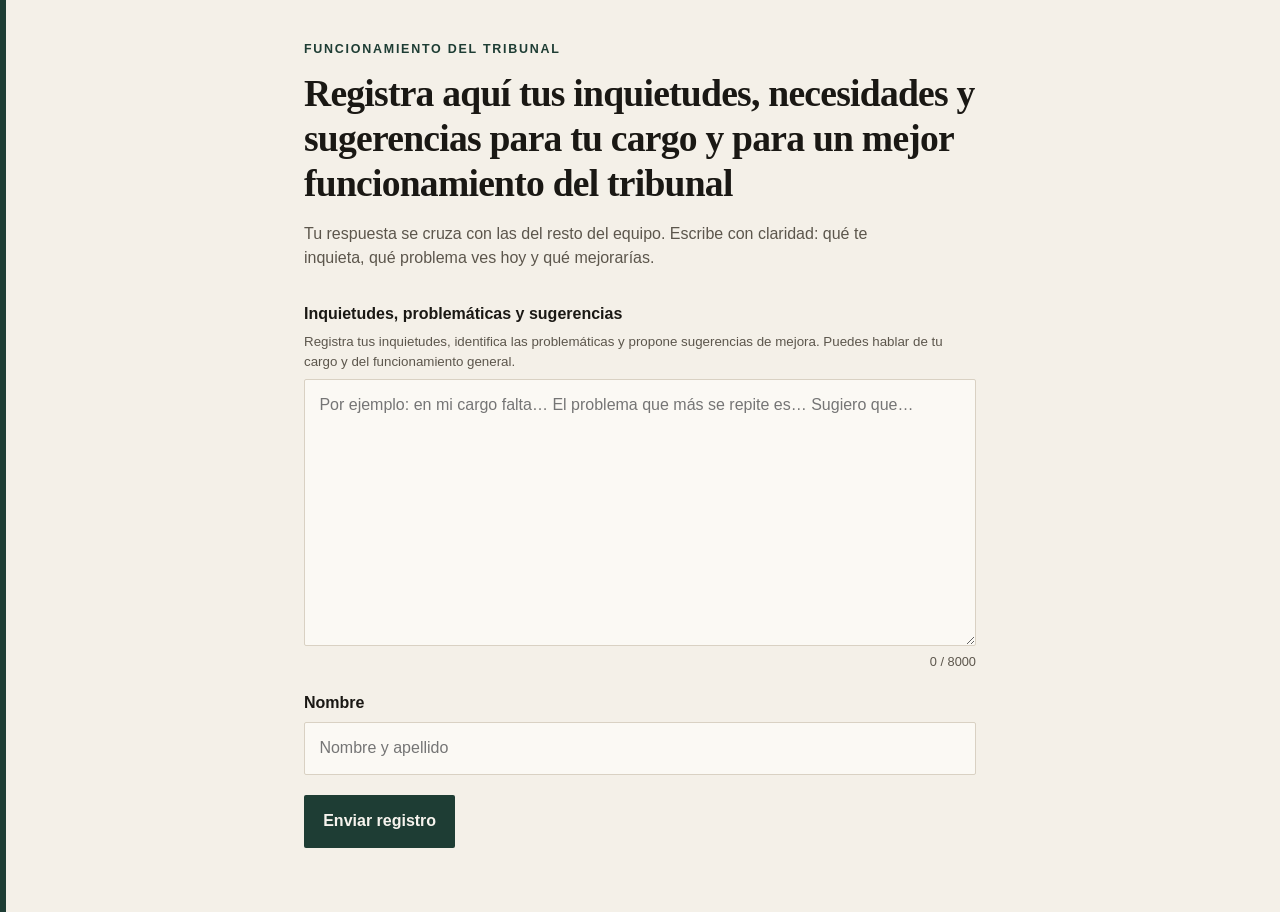
==== encuesta/index.html @ b173ce4f "Add a tribunal survey and a Gemini report ranked from urgent to light. Co-authored-by: Cursor <curso" ====
<!DOCTYPE html>
<html lang="es-CL">
<head>
  <meta charset="UTF-8">
  <meta name="viewport" content="width=device-width, initial-scale=1">
  <meta name="robots" content="noindex, nofollow">
  <title>Encuesta de funcionamiento del tribunal</title>
  <link rel="stylesheet" href="encuesta.css">
</head>
<body>
  <main class="sheet">
    <p class="kicker">Funcionamiento del tribunal</p>
    <h1>Registra aquí tus inquietudes, necesidades y sugerencias para tu cargo y para un mejor funcionamiento del tribunal</h1>
    <p class="lead">Tu respuesta se cruza con las del resto del equipo. Escribe con claridad: qué te inquieta, qué problema ves hoy y qué mejorarías.</p>

    <form id="survey" novalidate>
      <label class="field">
        <span>Inquietudes, problemáticas y sugerencias</span>
        <small>Registra tus inquietudes, identifica las problemáticas y propone sugerencias de mejora. Puedes hablar de tu cargo y del funcionamiento general.</small>
        <textarea id="texto" name="texto" required minlength="10" maxlength="8000" rows="10" placeholder="Por ejemplo: en mi cargo falta… El problema que más se repite es… Sugiero que…"></textarea>
        <em class="count" id="count">0 / 8000</em>
      </label>

      <label class="field">
        <span>Nombre</span>
        <input id="nombre" name="nombre" type="text" required minlength="2" maxlength="120" autocomplete="name" placeholder="Nombre y apellido">
      </label>

      <label class="hp" aria-hidden="true">
        <span>Empresa</span>
        <input type="text" name="empresa" tabindex="-1" autocomplete="off">
      </label>

      <button class="send" id="send" type="submit">Enviar registro</button>
      <p class="note" id="note" hidden></p>
    </form>

    <section class="done" id="done" hidden>
      <h2>Registro recibido</h2>
      <p>Quedó guardado. Se usará, junto con los demás, para ordenar las problemáticas de más urgentes a más livianas.</p>
      <button class="send send--ghost" id="again" type="button">Enviar otro aporte</button>
    </section>
  </main>
  <script src="encuesta.js" defer></script>
</body>
</html>
---- encuesta/encuesta.css ----
:root {
  color-scheme: light;
  --ink: #1a1814;
  --muted: #5c564c;
  --line: #d9d1c3;
  --paper: #f4f0e8;
  --card: #fbf9f4;
  --accent: #1e3d34;
  --danger: #8c2f2f;
}

* { box-sizing: border-box; }

body {
  margin: 0;
  min-height: 100vh;
  color: var(--ink);
  background:
    linear-gradient(90deg, #1e3d34 0 6px, transparent 6px),
    var(--paper);
  font-family: "Segoe UI", "Helvetica Neue", sans-serif;
  line-height: 1.5;
}

.sheet {
  width: min(42rem, calc(100% - 2.5rem));
  margin: 0 auto;
  padding: 2.5rem 0 4rem;
}

.kicker {
  margin: 0 0 0.75rem;
  color: var(--accent);
  font-size: 0.78rem;
  font-weight: 650;
  letter-spacing: 0.14em;
  text-transform: uppercase;
}

h1 {
  margin: 0;
  font-family: Palatino, "Palatino Linotype", "Iowan Old Style", Georgia, serif;
  font-size: clamp(1.7rem, 4vw, 2.35rem);
  font-weight: 600;
  line-height: 1.2;
  letter-spacing: -0.02em;
}

.lead {
  margin: 1rem 0 2rem;
  max-width: 38rem;
  color: var(--muted);
}

.field {
  display: grid;
  gap: 0.4rem;
  margin: 0 0 1.25rem;
}

.field span {
  font-weight: 650;
}

.field small {
  color: var(--muted);
}

textarea,
input[type="text"] {
  width: 100%;
  border: 1px solid var(--line);
  border-radius: 2px;
  background: var(--card);
  color: var(--ink);
  font: inherit;
  padding: 0.85rem 0.9rem;
}

textarea {
  min-height: 14rem;
  resize: vertical;
}

textarea:focus,
input[type="text"]:focus {
  outline: 2px solid var(--accent);
  outline-offset: 1px;
}

.count {
  justify-self: end;
  color: var(--muted);
  font-size: 0.8rem;
  font-style: normal;
}

.send {
  appearance: none;
  border: 0;
  border-radius: 2px;
  background: var(--accent);
  color: #f7f4ee;
  font: inherit;
  font-weight: 650;
  padding: 0.9rem 1.2rem;
  cursor: pointer;
}

.send:disabled {
  opacity: 0.55;
  cursor: progress;
}

.send--ghost {
  background: transparent;
  color: var(--accent);
  border: 1px solid var(--accent);
}

.note {
  margin: 0.9rem 0 0;
  color: var(--danger);
}

.done {
  padding-top: 0.5rem;
}

.done h2 {
  margin: 0 0 0.4rem;
  font-family: Palatino, "Palatino Linotype", Georgia, serif;
  font-size: 1.8rem;
  font-weight: 600;
}

.hp {
  position: absolute;
  left: -9999px;
  height: 0;
  overflow: hidden;
}

@media (max-width: 640px) {
  body { background: var(--paper); }
  .sheet { width: min(100% - 2rem, 42rem); padding-top: 1.5rem; }
  .send { width: 100%; }
}
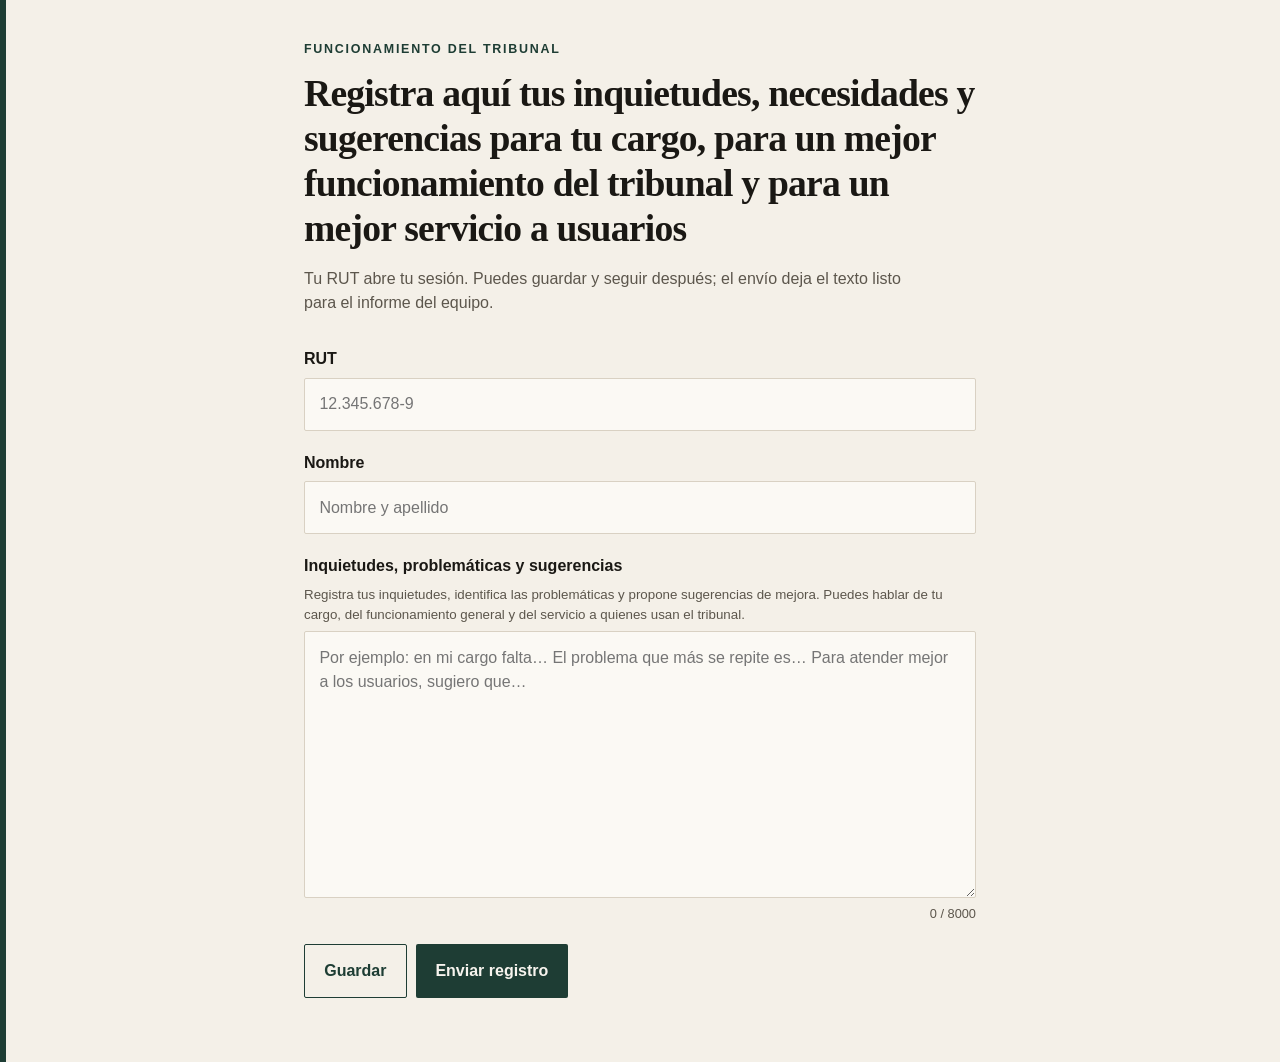
==== commit 5f7efa24: "Let each RUT save a draft and include service to users in the survey. Co-authored-by: Cursor <cursor" ====
--- a/encuesta/index.html
+++ b/encuesta/index.html
@@ -10,15 +10,13 @@
 <body>
   <main class="sheet">
     <p class="kicker">Funcionamiento del tribunal</p>
-    <h1>Registra aquí tus inquietudes, necesidades y sugerencias para tu cargo y para un mejor funcionamiento del tribunal</h1>
-    <p class="lead">Tu respuesta se cruza con las del resto del equipo. Escribe con claridad: qué te inquieta, qué problema ves hoy y qué mejorarías.</p>
+    <h1>Registra aquí tus inquietudes, necesidades y sugerencias para tu cargo, para un mejor funcionamiento del tribunal y para un mejor servicio a usuarios</h1>
+    <p class="lead">Tu RUT abre tu sesión. Puedes guardar y seguir después; el envío deja el texto listo para el informe del equipo.</p>
 
     <form id="survey" novalidate>
       <label class="field">
-        <span>Inquietudes, problemáticas y sugerencias</span>
-        <small>Registra tus inquietudes, identifica las problemáticas y propone sugerencias de mejora. Puedes hablar de tu cargo y del funcionamiento general.</small>
-        <textarea id="texto" name="texto" required minlength="10" maxlength="8000" rows="10" placeholder="Por ejemplo: en mi cargo falta… El problema que más se repite es… Sugiero que…"></textarea>
-        <em class="count" id="count">0 / 8000</em>
+        <span>RUT</span>
+        <input id="rut" name="rut" type="text" inputmode="text" autocomplete="off" required maxlength="12" placeholder="12.345.678-9">
       </label>
 
       <label class="field">
@@ -26,20 +24,25 @@
         <input id="nombre" name="nombre" type="text" required minlength="2" maxlength="120" autocomplete="name" placeholder="Nombre y apellido">
       </label>
 
+      <label class="field">
+        <span>Inquietudes, problemáticas y sugerencias</span>
+        <small>Registra tus inquietudes, identifica las problemáticas y propone sugerencias de mejora. Puedes hablar de tu cargo, del funcionamiento general y del servicio a quienes usan el tribunal.</small>
+        <textarea id="texto" name="texto" required minlength="10" maxlength="8000" rows="10" placeholder="Por ejemplo: en mi cargo falta… El problema que más se repite es… Para atender mejor a los usuarios, sugiero que…"></textarea>
+        <em class="count" id="count">0 / 8000</em>
+      </label>
+
       <label class="hp" aria-hidden="true">
         <span>Empresa</span>
         <input type="text" name="empresa" tabindex="-1" autocomplete="off">
       </label>
 
-      <button class="send" id="send" type="submit">Enviar registro</button>
+      <div class="actions">
+        <button class="send send--ghost" id="save" type="button">Guardar</button>
+        <button class="send" id="send" type="submit">Enviar registro</button>
+      </div>
+      <p class="state" id="state" hidden></p>
       <p class="note" id="note" hidden></p>
     </form>
-
-    <section class="done" id="done" hidden>
-      <h2>Registro recibido</h2>
-      <p>Quedó guardado. Se usará, junto con los demás, para ordenar las problemáticas de más urgentes a más livianas.</p>
-      <button class="send send--ghost" id="again" type="button">Enviar otro aporte</button>
-    </section>
   </main>
   <script src="encuesta.js" defer></script>
 </body>
--- a/encuesta/encuesta.css
+++ b/encuesta/encuesta.css
@@ -118,6 +118,17 @@
   border: 1px solid var(--accent);
 }
 
+.actions {
+  display: flex;
+  flex-wrap: wrap;
+  gap: 0.6rem;
+}
+
+.state {
+  margin: 0.9rem 0 0;
+  color: var(--accent);
+}
+
 .note {
   margin: 0.9rem 0 0;
   color: var(--danger);
@@ -144,5 +155,6 @@
 @media (max-width: 640px) {
   body { background: var(--paper); }
   .sheet { width: min(100% - 2rem, 42rem); padding-top: 1.5rem; }
+  .actions { display: grid; }
   .send { width: 100%; }
 }
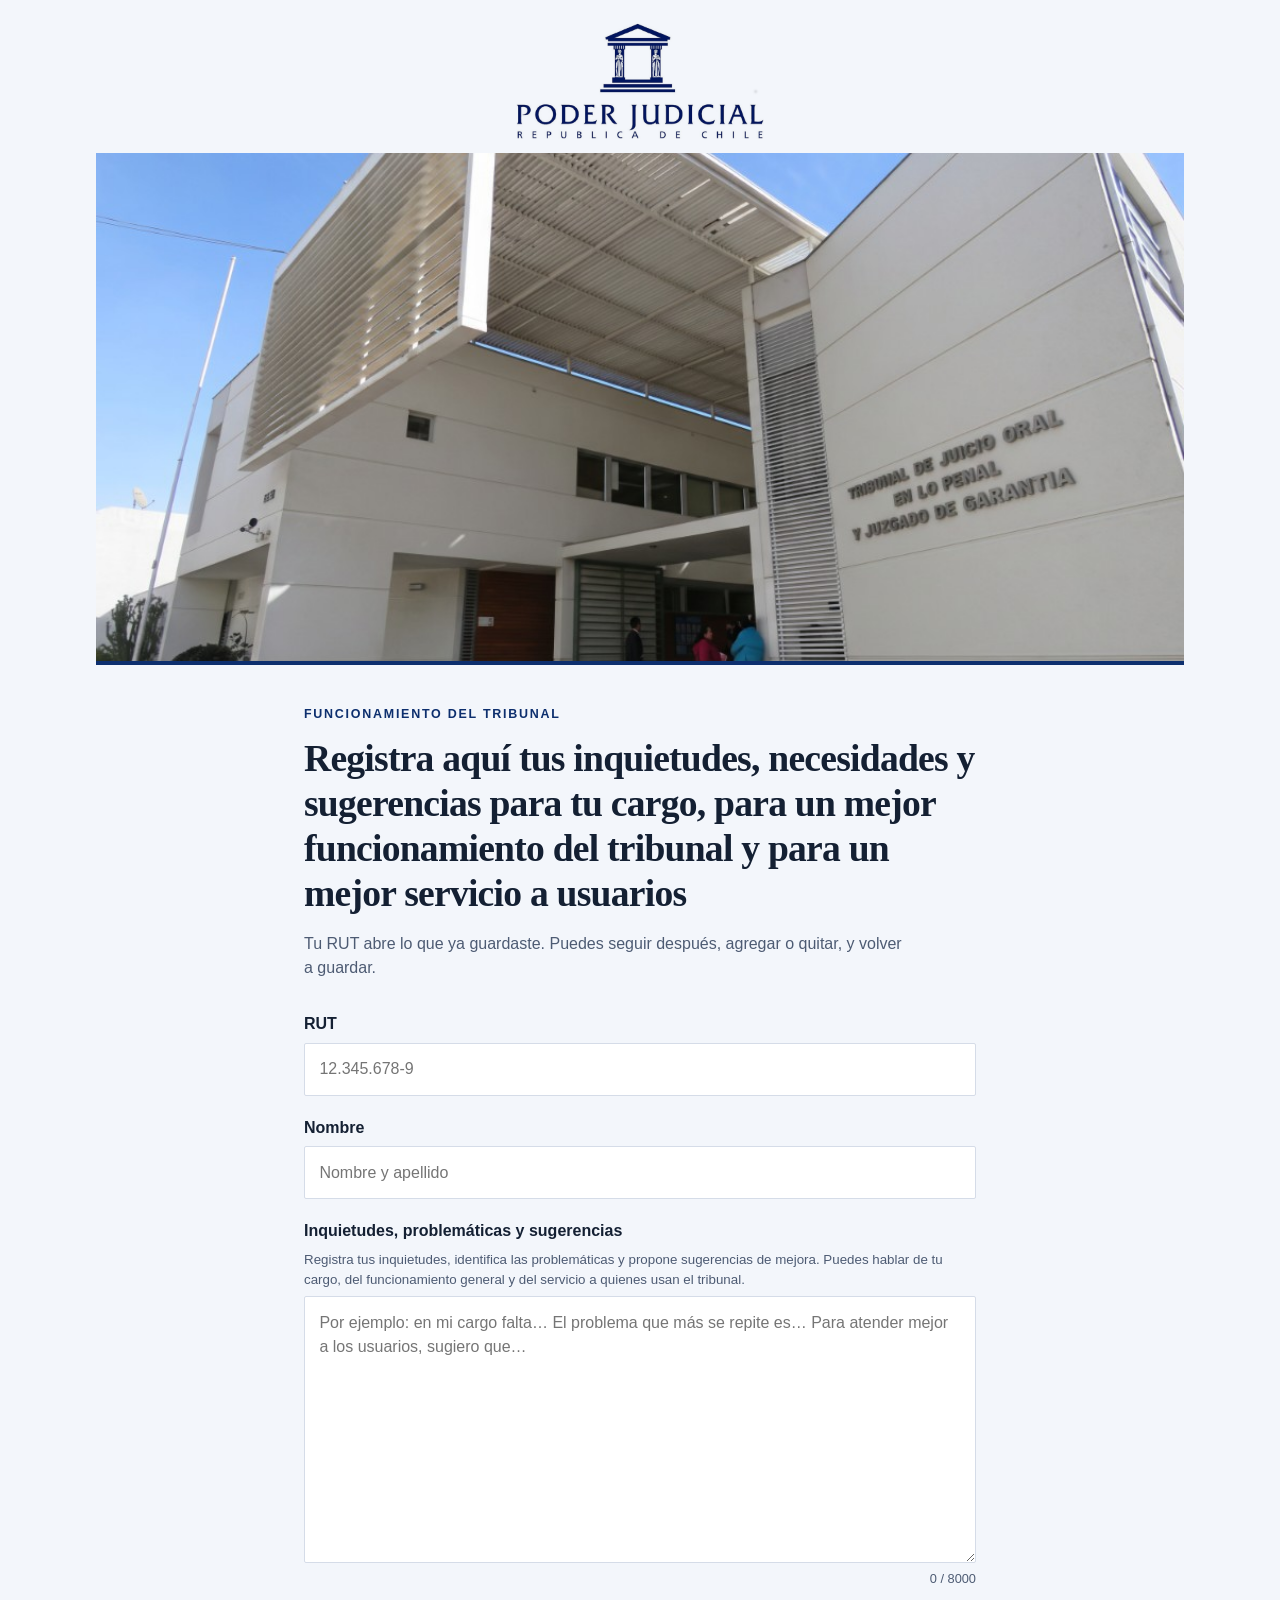
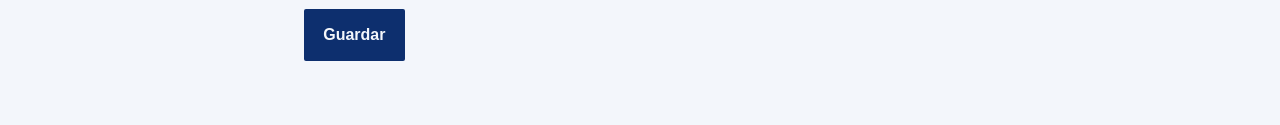
==== commit fdef9859: "Show the court on the survey and make saving the only action. A RUT now keeps one editable text, wit" ====
--- a/encuesta/index.html
+++ b/encuesta/index.html
@@ -8,10 +8,14 @@
   <link rel="stylesheet" href="encuesta.css">
 </head>
 <body>
+  <header class="mast">
+    <img class="mast__logo" src="img/poder-judicial.png" width="640" height="360" alt="Poder Judicial. República de Chile.">
+    <img class="mast__photo" src="img/tribunal.jpg" width="1200" height="800" alt="Fachada blanca del Tribunal de Juicio Oral en lo Penal y Juzgado de Garantía, con el nombre del tribunal en el muro y cielo despejado.">
+  </header>
   <main class="sheet">
     <p class="kicker">Funcionamiento del tribunal</p>
     <h1>Registra aquí tus inquietudes, necesidades y sugerencias para tu cargo, para un mejor funcionamiento del tribunal y para un mejor servicio a usuarios</h1>
-    <p class="lead">Tu RUT abre tu sesión. Puedes guardar y seguir después; el envío deja el texto listo para el informe del equipo.</p>
+    <p class="lead">Tu RUT abre lo que ya guardaste. Puedes seguir después, agregar o quitar, y volver a guardar.</p>
 
     <form id="survey" novalidate>
       <label class="field">
@@ -37,10 +41,15 @@
       </label>
 
       <div class="actions">
-        <button class="send send--ghost" id="save" type="button">Guardar</button>
-        <button class="send" id="send" type="submit">Enviar registro</button>
+        <button class="send" id="save" type="submit">Guardar</button>
       </div>
-      <p class="state" id="state" hidden></p>
+      <p class="state" id="state" hidden role="status">
+        <span class="state__mark" aria-hidden="true">✓</span>
+        <span>
+          <strong id="stateTitle"></strong>
+          <span id="stateBody"></span>
+        </span>
+      </p>
       <p class="note" id="note" hidden></p>
     </form>
   </main>
--- a/encuesta/encuesta.css
+++ b/encuesta/encuesta.css
@@ -1,11 +1,11 @@
 :root {
   color-scheme: light;
-  --ink: #1a1814;
-  --muted: #5c564c;
-  --line: #d9d1c3;
-  --paper: #f4f0e8;
-  --card: #fbf9f4;
-  --accent: #1e3d34;
+  --ink: #142033;
+  --muted: #4d5b73;
+  --line: #d5dce8;
+  --paper: #f3f6fb;
+  --card: #ffffff;
+  --accent: #0d2f6e;
   --danger: #8c2f2f;
 }
 
@@ -15,11 +15,36 @@
   margin: 0;
   min-height: 100vh;
   color: var(--ink);
-  background:
-    linear-gradient(90deg, #1e3d34 0 6px, transparent 6px),
-    var(--paper);
+  background: var(--paper);
   font-family: "Segoe UI", "Helvetica Neue", sans-serif;
   line-height: 1.5;
+}
+
+.mast {
+  width: min(52rem, calc(100% - 2rem));
+  margin: 0 auto;
+  padding-top: 1.4rem;
+}
+
+.mast__logo {
+  display: block;
+  width: min(15.5rem, 68%);
+  height: auto;
+  margin: 0 auto 0.85rem;
+  /* El archivo trae blanco puro; multiply lo iguala al papel de la página. */
+  mix-blend-mode: multiply;
+}
+
+.mast__photo {
+  display: block;
+  width: min(68rem, 100vw);
+  margin-left: calc(50% - min(34rem, 50vw));
+  height: auto;
+  aspect-ratio: 16 / 9;
+  max-height: 32rem;
+  object-fit: cover;
+  object-position: center 55%;
+  border-bottom: 4px solid var(--accent);
 }
 
 .sheet {
@@ -100,7 +125,7 @@
   border: 0;
   border-radius: 2px;
   background: var(--accent);
-  color: #f7f4ee;
+  color: #f4f7fb;
   font: inherit;
   font-weight: 650;
   padding: 0.9rem 1.2rem;
@@ -125,8 +150,76 @@
 }
 
 .state {
-  margin: 0.9rem 0 0;
-  color: var(--accent);
+  display: grid;
+  grid-template-columns: auto 1fr;
+  gap: 0.85rem;
+  align-items: center;
+  margin: 1.1rem 0 0;
+  padding: 1rem 1.05rem;
+  background: var(--accent);
+  color: #f4f7fb;
+  box-shadow: 0 14px 32px rgba(13, 47, 110, 0.28);
+}
+
+.state[hidden] { display: none; }
+
+.state__mark {
+  width: 2.7rem;
+  height: 2.7rem;
+  display: grid;
+  place-items: center;
+  border-radius: 50%;
+  background: #fff;
+  color: var(--accent);
+  font-size: 1.35rem;
+  font-weight: 700;
+}
+
+.state strong,
+.state #stateBody {
+  display: block;
+}
+
+.state strong {
+  font-family: Palatino, "Palatino Linotype", Georgia, serif;
+  font-size: 1.45rem;
+  font-weight: 600;
+  line-height: 1.15;
+}
+
+.state #stateBody {
+  margin-top: 0.2rem;
+  color: rgba(244, 247, 251, 0.88);
+}
+
+.state.is-saved,
+.state.is-quiet {
+  background: var(--accent);
+  color: #f4f7fb;
+}
+
+.state.is-saved {
+  animation: state-in 0.45s ease;
+}
+
+.state.is-info {
+  background: #fff;
+  color: var(--accent);
+  border: 1px solid #c5d0e4;
+  box-shadow: none;
+}
+
+.state.is-info .state__mark {
+  background: #e7eef8;
+}
+
+.state.is-info #stateBody {
+  color: var(--muted);
+}
+
+@keyframes state-in {
+  from { transform: translateY(10px); opacity: 0; }
+  to { transform: none; opacity: 1; }
 }
 
 .note {
@@ -153,8 +246,8 @@
 }
 
 @media (max-width: 640px) {
-  body { background: var(--paper); }
-  .sheet { width: min(100% - 2rem, 42rem); padding-top: 1.5rem; }
+  .mast { width: min(100% - 1.25rem, 52rem); }
+  .sheet { width: min(100% - 1.25rem, 42rem); padding-top: 1.35rem; }
   .actions { display: grid; }
   .send { width: 100%; }
 }
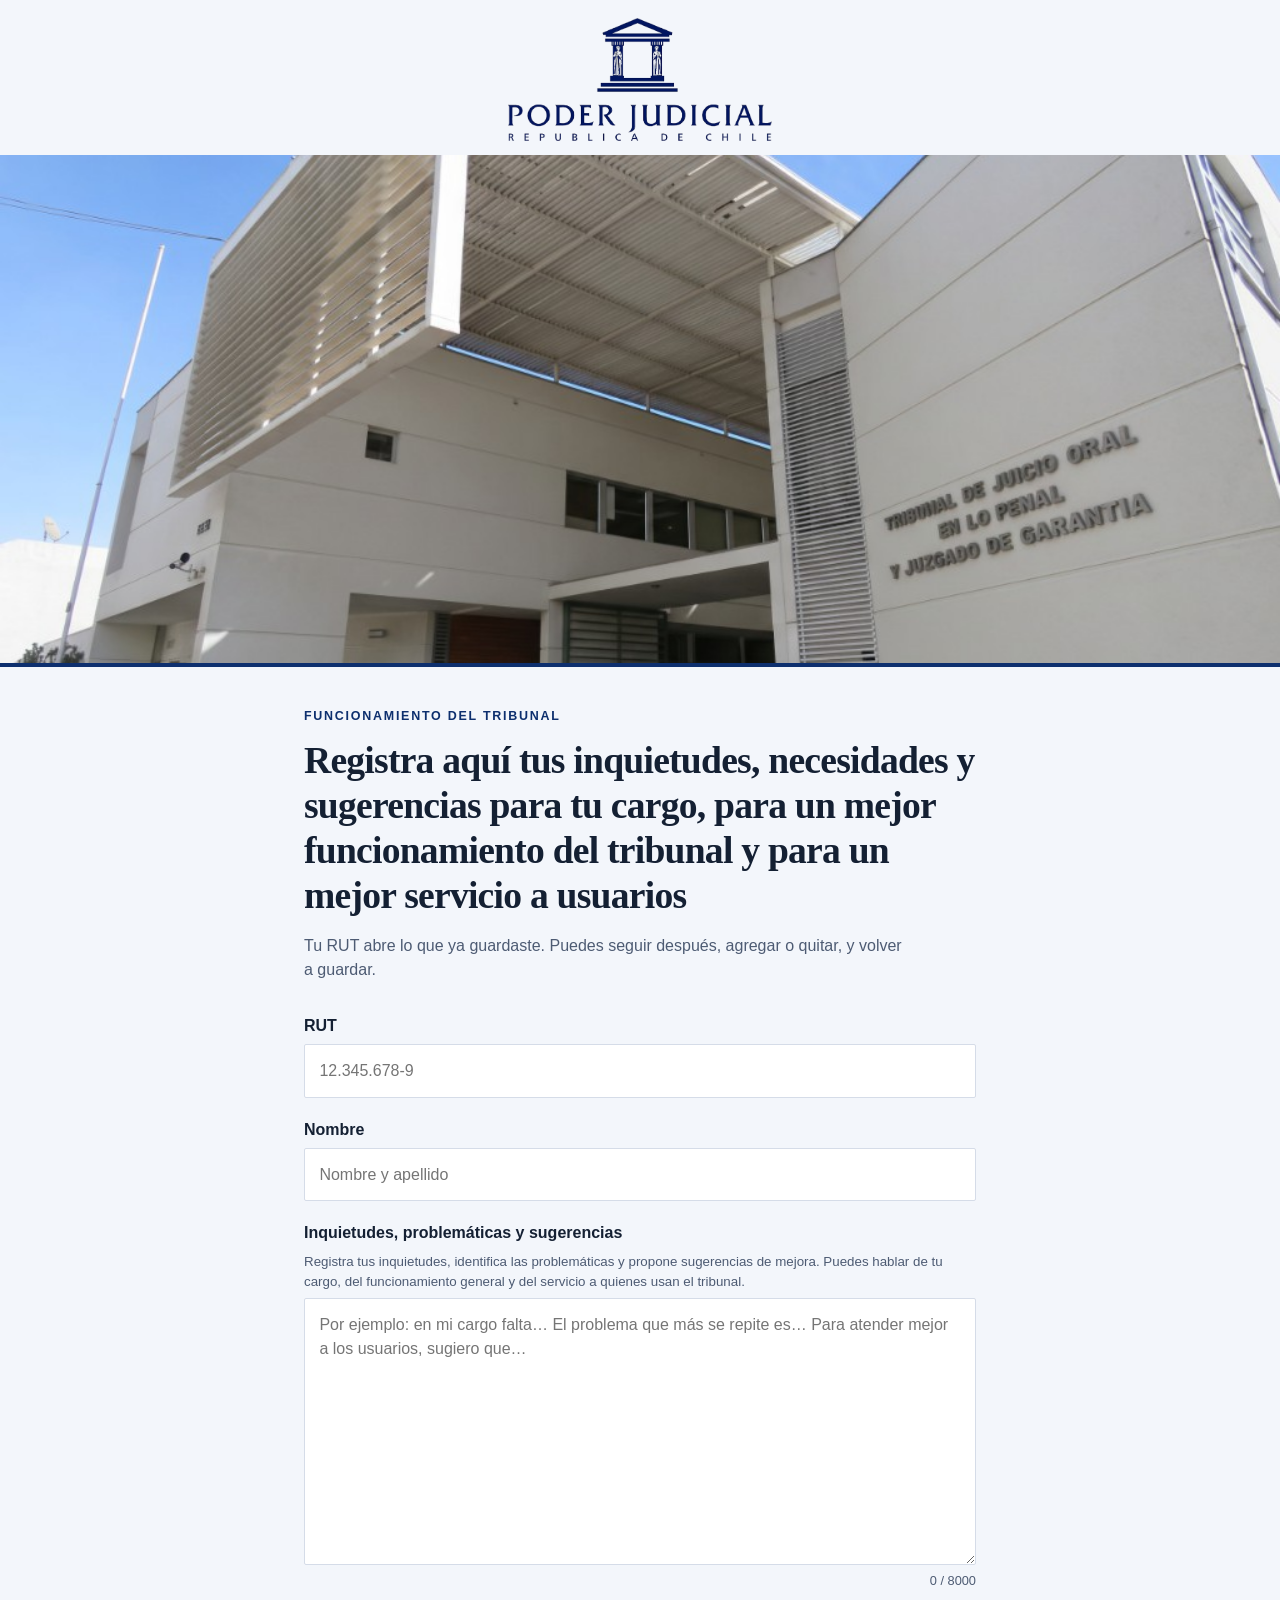
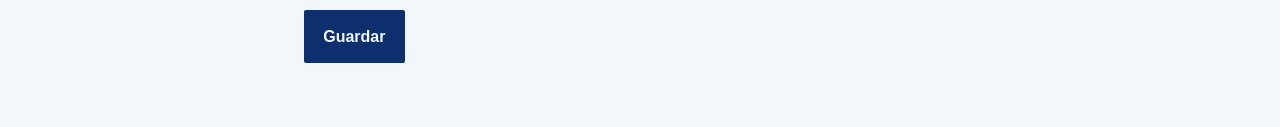
==== commit c9bc081d: "Fit the court logo and photo on an iPhone screen. Safari was clipping the masthead and keeping the o" ====
--- a/encuesta/index.html
+++ b/encuesta/index.html
@@ -5,12 +5,12 @@
   <meta name="viewport" content="width=device-width, initial-scale=1">
   <meta name="robots" content="noindex, nofollow">
   <title>Encuesta de funcionamiento del tribunal</title>
-  <link rel="stylesheet" href="encuesta.css">
+  <link rel="stylesheet" href="encuesta.css?v=20261126c">
 </head>
 <body>
   <header class="mast">
-    <img class="mast__logo" src="img/poder-judicial.png" width="640" height="360" alt="Poder Judicial. República de Chile.">
-    <img class="mast__photo" src="img/tribunal.jpg" width="1200" height="800" alt="Fachada blanca del Tribunal de Juicio Oral en lo Penal y Juzgado de Garantía, con el nombre del tribunal en el muro y cielo despejado.">
+    <img class="mast__logo" src="img/poder-judicial.png?v=20261126c" width="737" height="343" alt="Poder Judicial. República de Chile.">
+    <img class="mast__photo" src="img/tribunal.jpg?v=20261126c" width="1024" height="682" alt="Fachada blanca del Tribunal de Juicio Oral en lo Penal y Juzgado de Garantía, con el nombre del tribunal en el muro y cielo despejado.">
   </header>
   <main class="sheet">
     <p class="kicker">Funcionamiento del tribunal</p>
@@ -53,6 +53,6 @@
       <p class="note" id="note" hidden></p>
     </form>
   </main>
-  <script src="encuesta.js" defer></script>
+  <script src="encuesta.js?v=20261126c" defer></script>
 </body>
 </html>
--- a/encuesta/encuesta.css
+++ b/encuesta/encuesta.css
@@ -18,32 +18,30 @@
   background: var(--paper);
   font-family: "Segoe UI", "Helvetica Neue", sans-serif;
   line-height: 1.5;
+  overflow-x: hidden;
 }
 
 .mast {
-  width: min(52rem, calc(100% - 2rem));
-  margin: 0 auto;
-  padding-top: 1.4rem;
+  width: 100%;
+  margin: 0;
+  padding-top: 1.15rem;
 }
 
 .mast__logo {
   display: block;
-  width: min(15.5rem, 68%);
+  width: min(16.5rem, 74%);
   height: auto;
   margin: 0 auto 0.85rem;
-  /* El archivo trae blanco puro; multiply lo iguala al papel de la página. */
-  mix-blend-mode: multiply;
 }
 
 .mast__photo {
   display: block;
-  width: min(68rem, 100vw);
-  margin-left: calc(50% - min(34rem, 50vw));
+  width: 100%;
   height: auto;
-  aspect-ratio: 16 / 9;
+  aspect-ratio: 1024 / 682;
   max-height: 32rem;
   object-fit: cover;
-  object-position: center 55%;
+  object-position: center center;
   border-bottom: 4px solid var(--accent);
 }
 
@@ -246,7 +244,7 @@
 }
 
 @media (max-width: 640px) {
-  .mast { width: min(100% - 1.25rem, 52rem); }
+  .mast__photo { max-height: none; }
   .sheet { width: min(100% - 1.25rem, 42rem); padding-top: 1.35rem; }
   .actions { display: grid; }
   .send { width: 100%; }
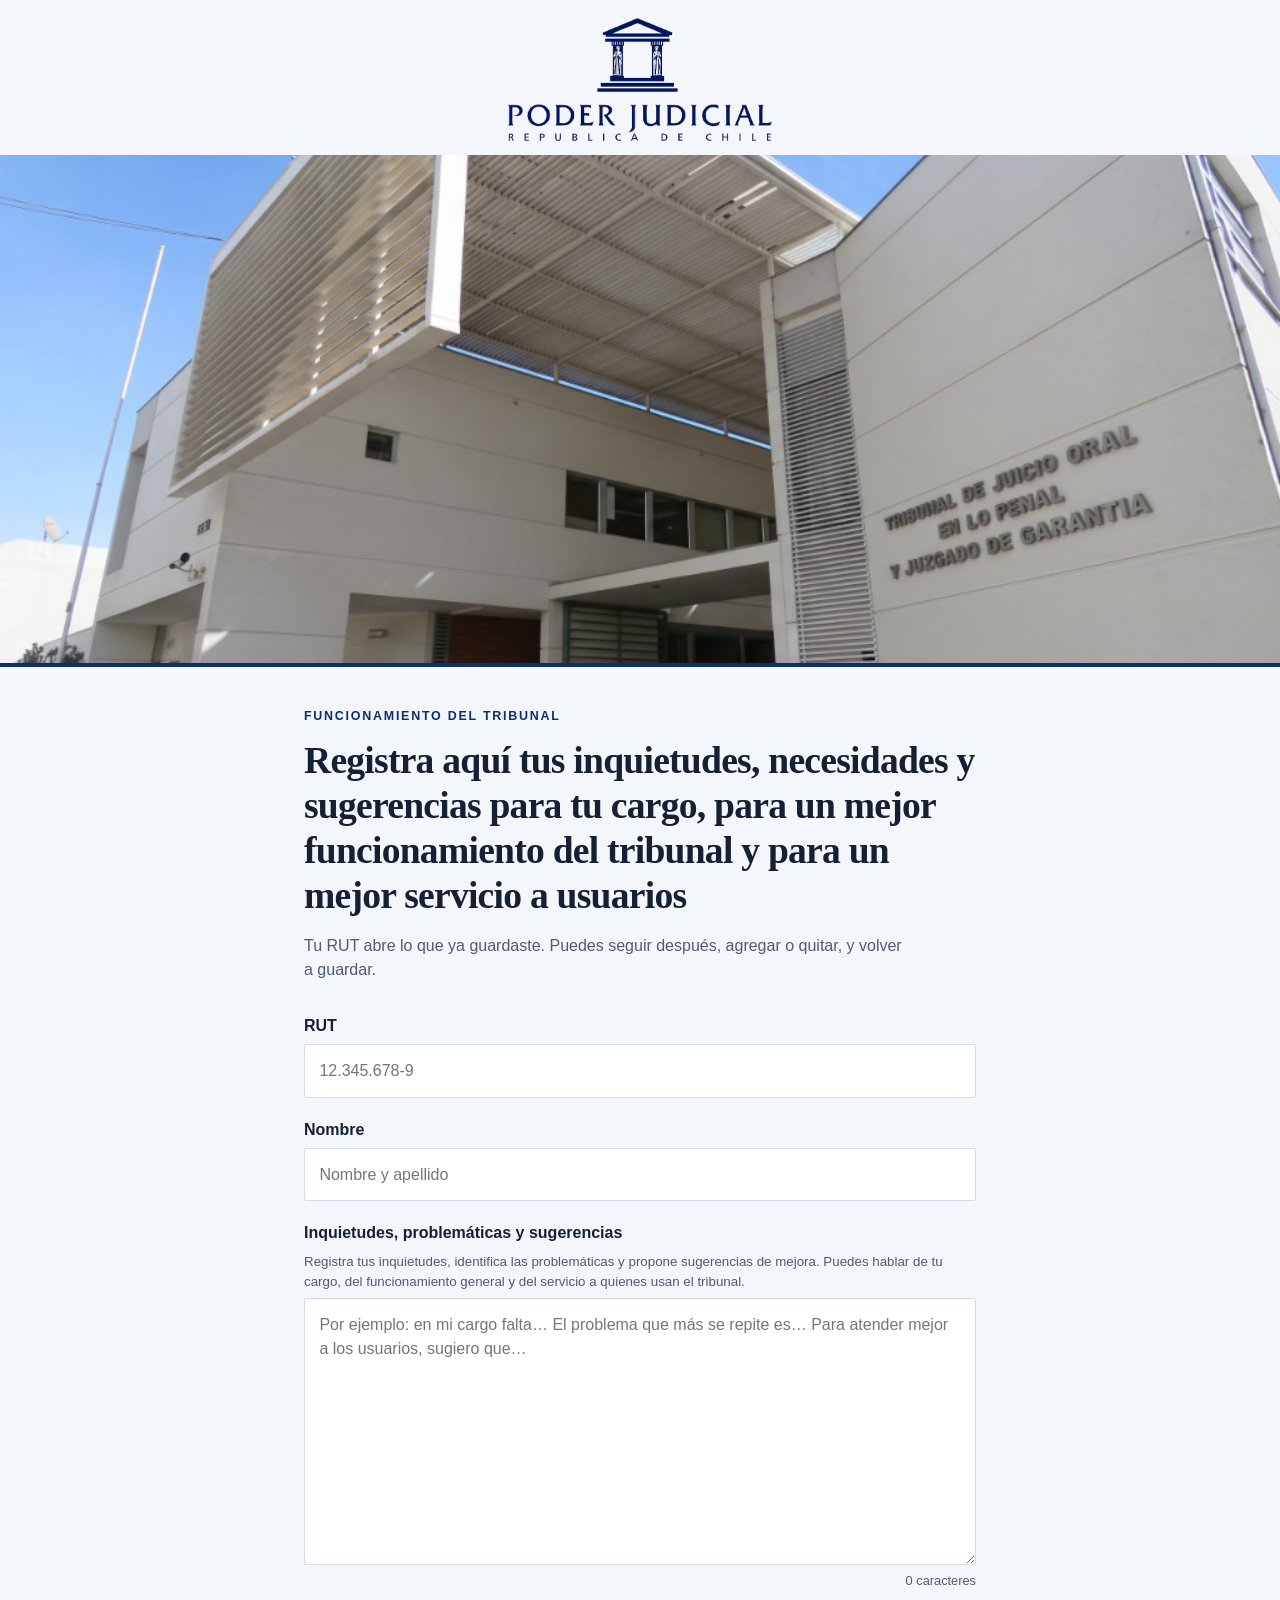
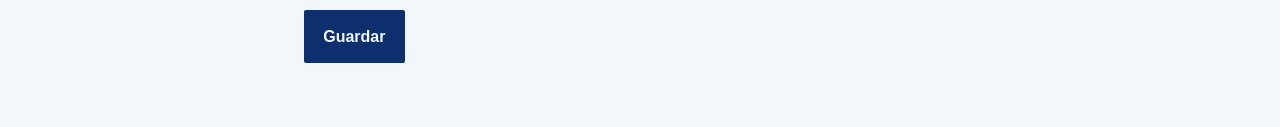
==== commit 6a103e22: "Remove the survey text cap so people can write at length. Co-authored-by: Cursor <cursoragent@cursor" ====
--- a/encuesta/index.html
+++ b/encuesta/index.html
@@ -31,8 +31,8 @@
       <label class="field">
         <span>Inquietudes, problemáticas y sugerencias</span>
         <small>Registra tus inquietudes, identifica las problemáticas y propone sugerencias de mejora. Puedes hablar de tu cargo, del funcionamiento general y del servicio a quienes usan el tribunal.</small>
-        <textarea id="texto" name="texto" required minlength="10" maxlength="8000" rows="10" placeholder="Por ejemplo: en mi cargo falta… El problema que más se repite es… Para atender mejor a los usuarios, sugiero que…"></textarea>
-        <em class="count" id="count">0 / 8000</em>
+        <textarea id="texto" name="texto" required minlength="10" rows="10" placeholder="Por ejemplo: en mi cargo falta… El problema que más se repite es… Para atender mejor a los usuarios, sugiero que…"></textarea>
+        <em class="count" id="count">0 caracteres</em>
       </label>
 
       <label class="hp" aria-hidden="true">
@@ -53,6 +53,6 @@
       <p class="note" id="note" hidden></p>
     </form>
   </main>
-  <script src="encuesta.js?v=20261126c" defer></script>
+  <script src="encuesta.js?v=20261126d" defer></script>
 </body>
 </html>
